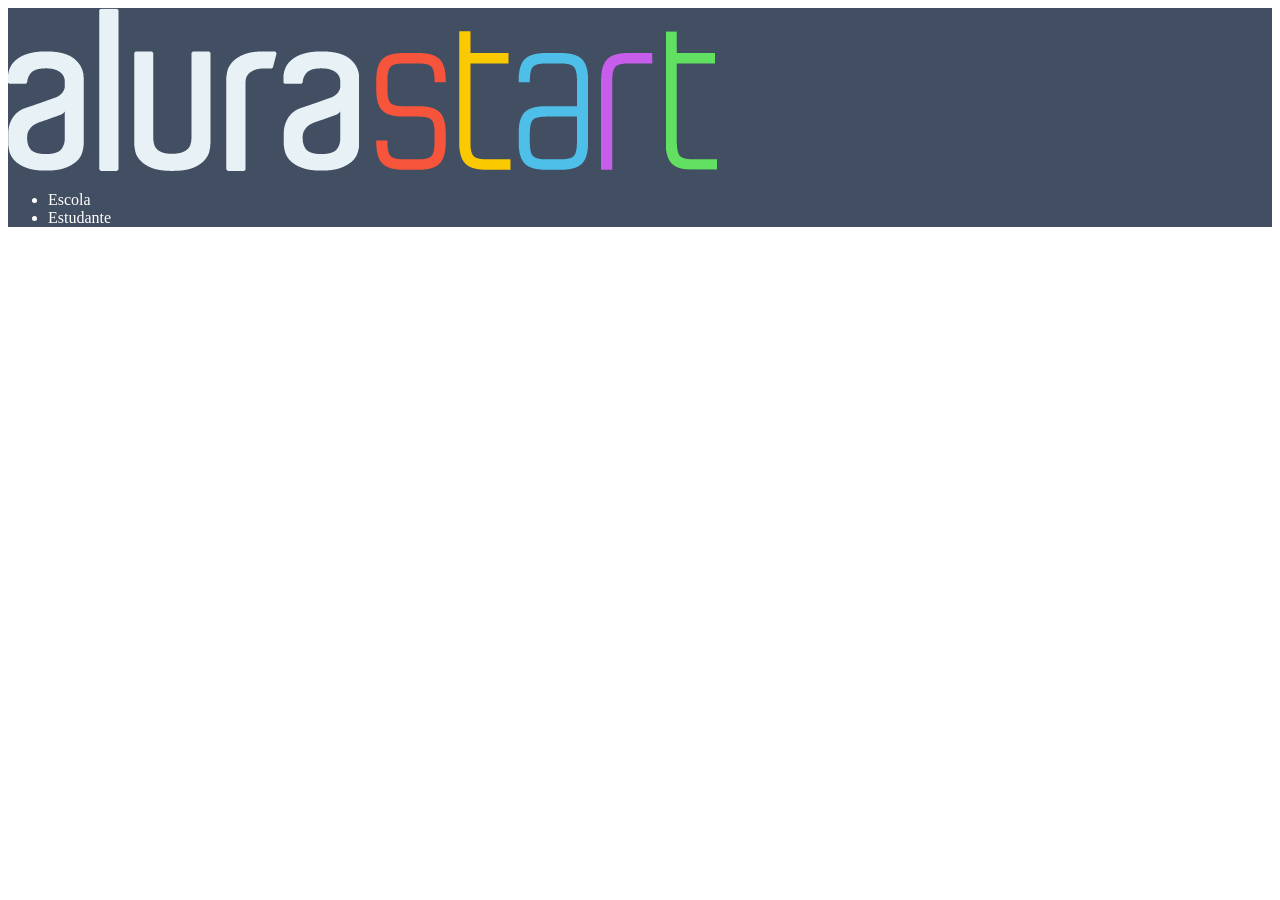
==== index.html @ e32b0007 "Add files via upload" ====
<!DOCTYPE html>
<html lang="en">
<head>
    <meta charset="UTF-8">
    <meta http-equiv="X-UA-Compatible" content="IE=edge">
    <meta name="viewport" content="width=device-width, initial-scale=1.0">
    <title>Document</title>
    <link rel="stylesheet" href="style.css">
</head>
<body>
    <header>
       <img src="alurastart logo.png" alt="">
        <ul>
            <li>Escola</li>
            <li>Estudante</li>
        </ul>
    </header>

</body>
</html>
---- style.css ----
header {
    background-color: #424E61;
    color: white;
}
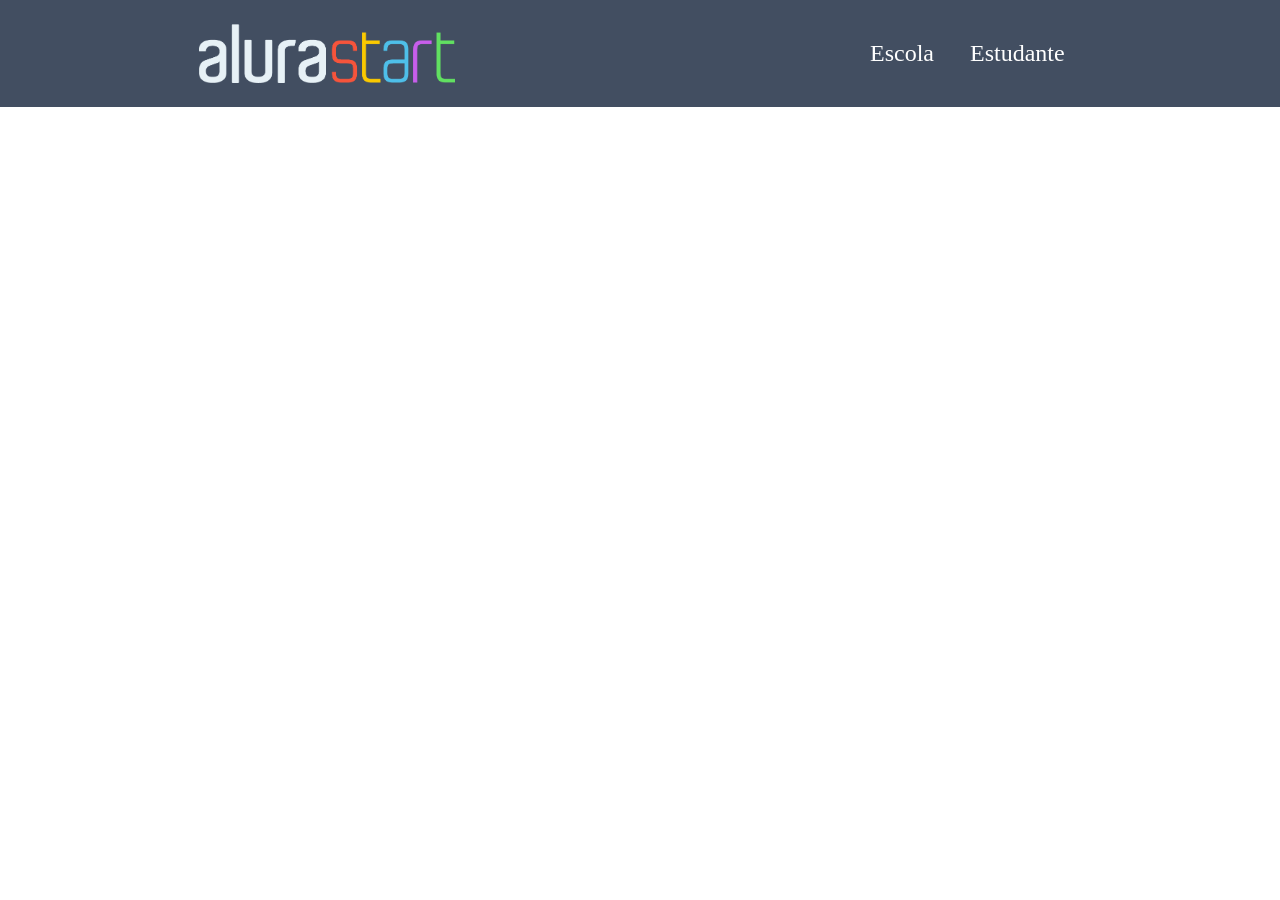
==== commit bbf0e1e9: "Add files via upload" ====
--- a/index.html
+++ b/index.html
@@ -8,13 +8,12 @@
     <link rel="stylesheet" href="style.css">
 </head>
 <body>
-    <header>
-       <img src="alurastart logo.png" alt="">
-        <ul>
-            <li>Escola</li>
-            <li>Estudante</li>
+    <header class="cabecalho">
+        <img class="cabecalho-imagem" src="alurastart logo.png" alt="logo da alura start">
+        <ul class="cabecalho-lista">
+            <li class="cabecalho-lista-item">Escola</li>
+            <li class="cabecalho-lista-item">Estudante</li>
         </ul>
     </header>
-
 </body>
-</html>
+</html>
--- a/style.css
+++ b/style.css
@@ -1,4 +1,27 @@
 header {
     background-color: #424E61;
     color: white;
+}
+*{
+    margin: 0;
+    padding: 0;
+}
+
+.cabecalho {
+    background-color: #424E61;
+    color: white;
+    display: flex;
+    justify-content: space-around;
+    align-items: center;
+    padding: 24px 0;
+}
+
+.cabecalho-imagem{
+    width: 20%;
+}
+
+.cabecalho-lista-item{
+    display: inline-block;
+    margin: 0 16px;
+    font-size: 24px;
 }
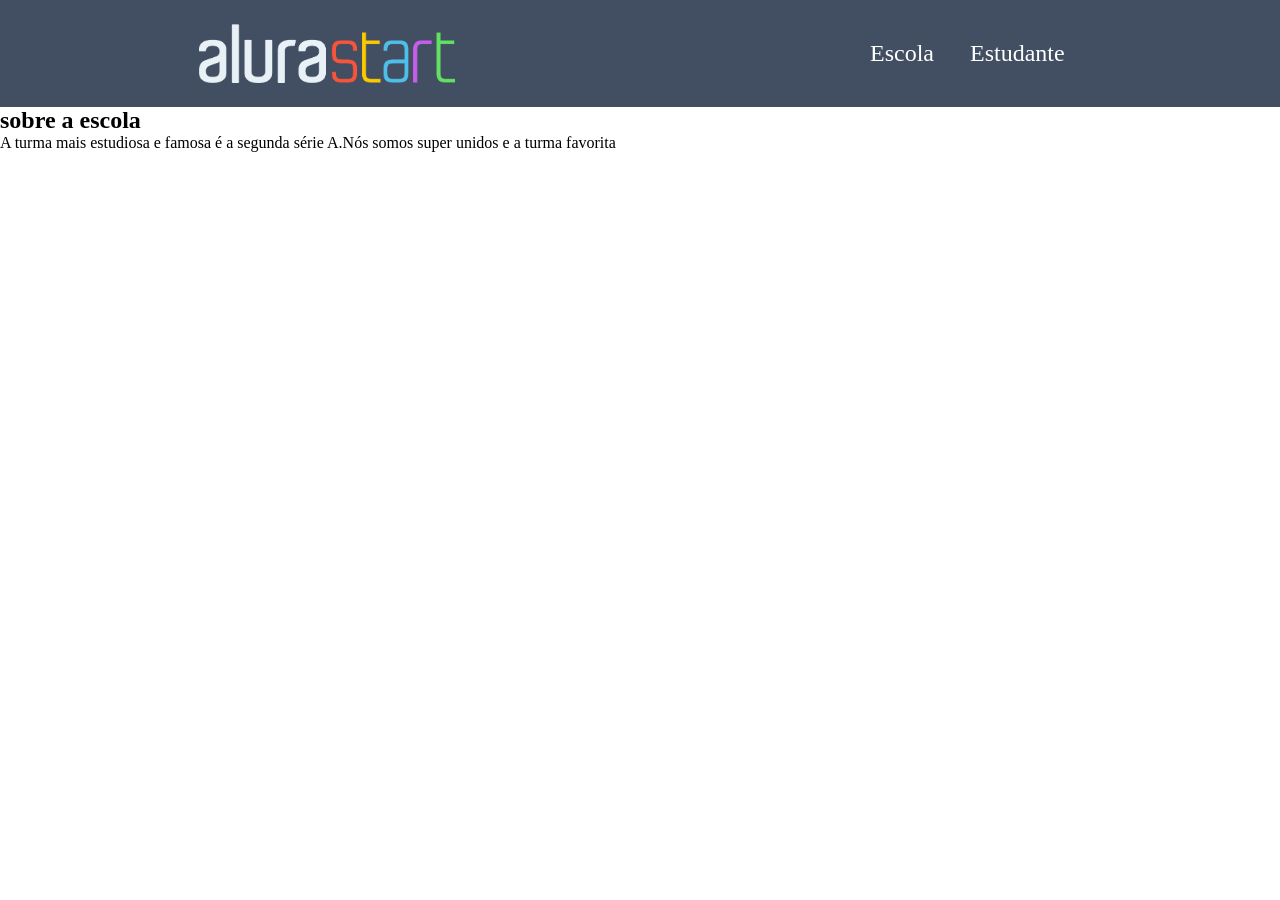
==== commit 4599c36a: "Add files via upload" ====
--- a/index.html
+++ b/index.html
@@ -15,5 +15,11 @@
             <li class="cabecalho-lista-item">Estudante</li>
         </ul>
     </header>
+    <section class="Escola">
+        <h2 class="escola-título">sobre a escola</h2>
+        <p class="escola-texto-um"></p>
+        <p class="escola-texto-dois"></p>A turma mais estudiosa e famosa é a segunda série A.Nós somos super unidos e a turma favorita
+
+    </section>
 </body>
 </html>
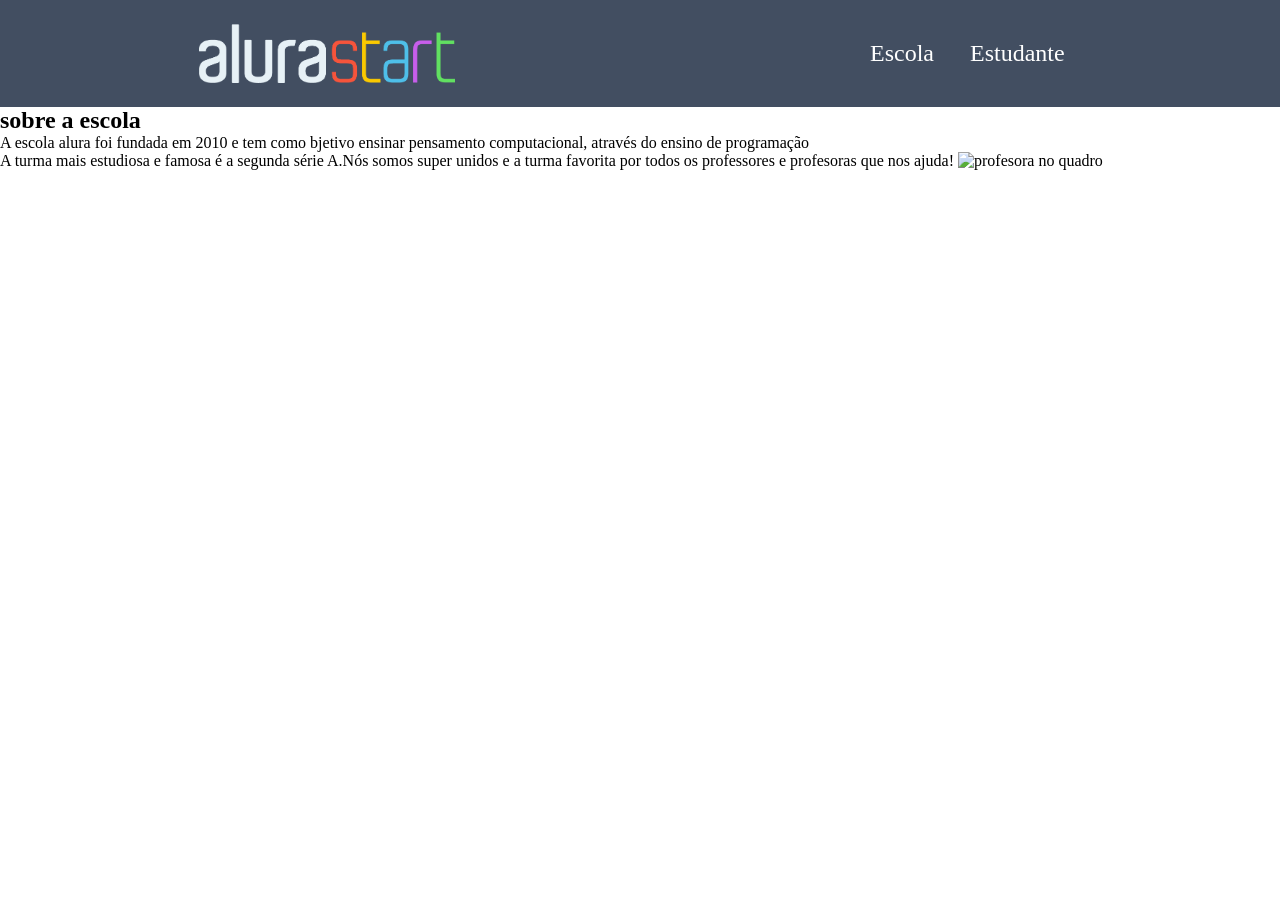
==== commit 9902b7cb: "Add files via upload" ====
--- a/index.html
+++ b/index.html
@@ -17,9 +17,11 @@
     </header>
     <section class="Escola">
         <h2 class="escola-título">sobre a escola</h2>
-        <p class="escola-texto-um"></p>
-        <p class="escola-texto-dois"></p>A turma mais estudiosa e famosa é a segunda série A.Nós somos super unidos e a turma favorita
+        <p class="escola-texto-um">A escola alura foi  fundada em 2010 e tem  como bjetivo ensinar pensamento computacional, através  do ensino de programação</p>
+        <p class="escola-texto-dois"></p>A turma mais estudiosa e famosa é a segunda série A.Nós somos super unidos e a turma favorita por todos os professores e profesoras que nos ajuda!
+    </div>
+    <img class="escola-imagem" src="formula-bro.png" alt="profesora no quadro">
+    </section>
+</body> 
 
-    </section>
-</body>
 </html>
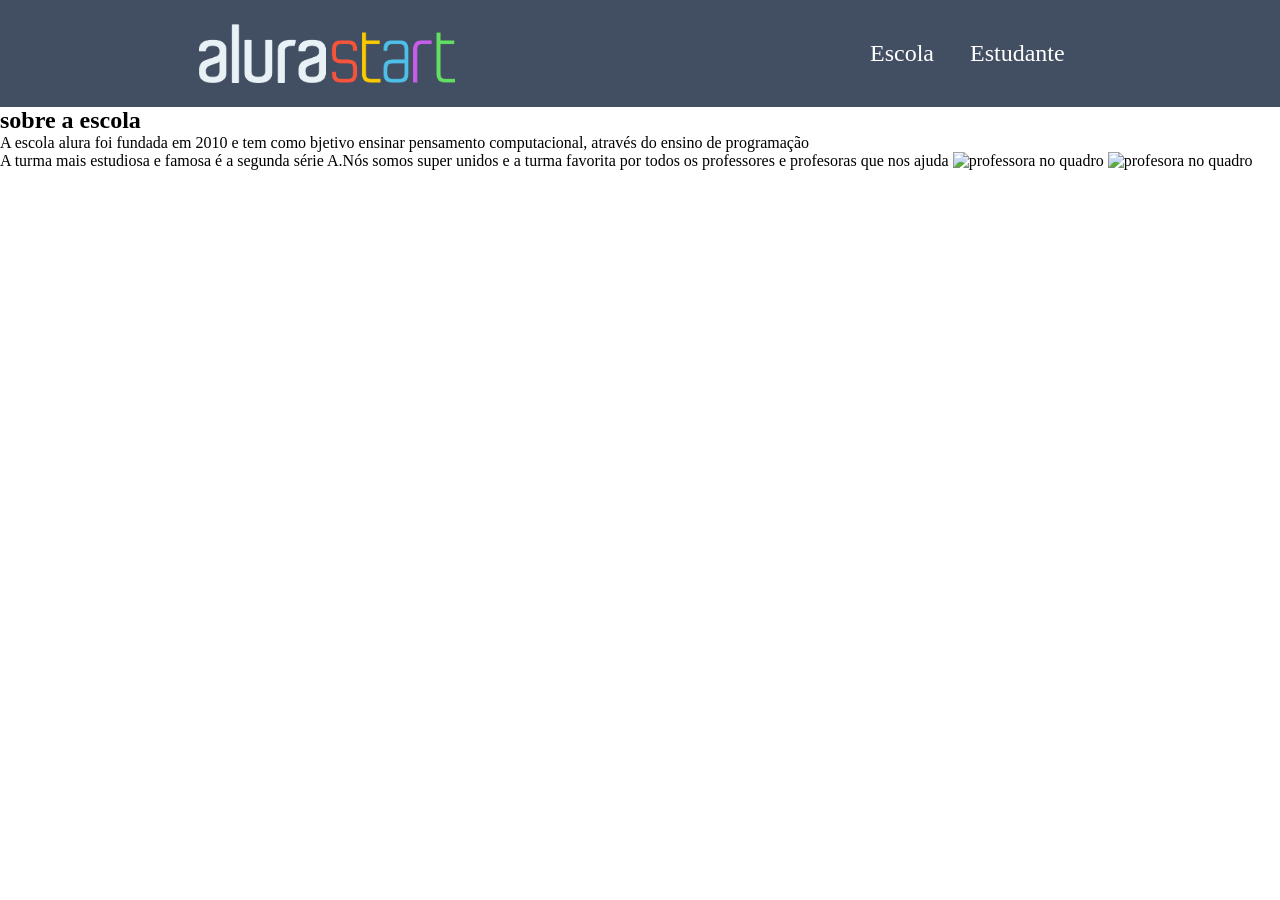
==== commit 4877e0f7: "Add files via upload" ====
--- a/index.html
+++ b/index.html
@@ -18,7 +18,8 @@
     <section class="Escola">
         <h2 class="escola-título">sobre a escola</h2>
         <p class="escola-texto-um">A escola alura foi  fundada em 2010 e tem  como bjetivo ensinar pensamento computacional, através  do ensino de programação</p>
-        <p class="escola-texto-dois"></p>A turma mais estudiosa e famosa é a segunda série A.Nós somos super unidos e a turma favorita por todos os professores e profesoras que nos ajuda!
+        <p class="escola-texto-dois"></p>A turma mais estudiosa e famosa é a segunda série A.Nós somos super unidos e a turma favorita por todos os professores e profesoras que nos ajuda
+        <img class= "escola-imagem" src="Education-bro.png al" alt="professora no quadro">
     </div>
     <img class="escola-imagem" src="formula-bro.png" alt="profesora no quadro">
     </section>
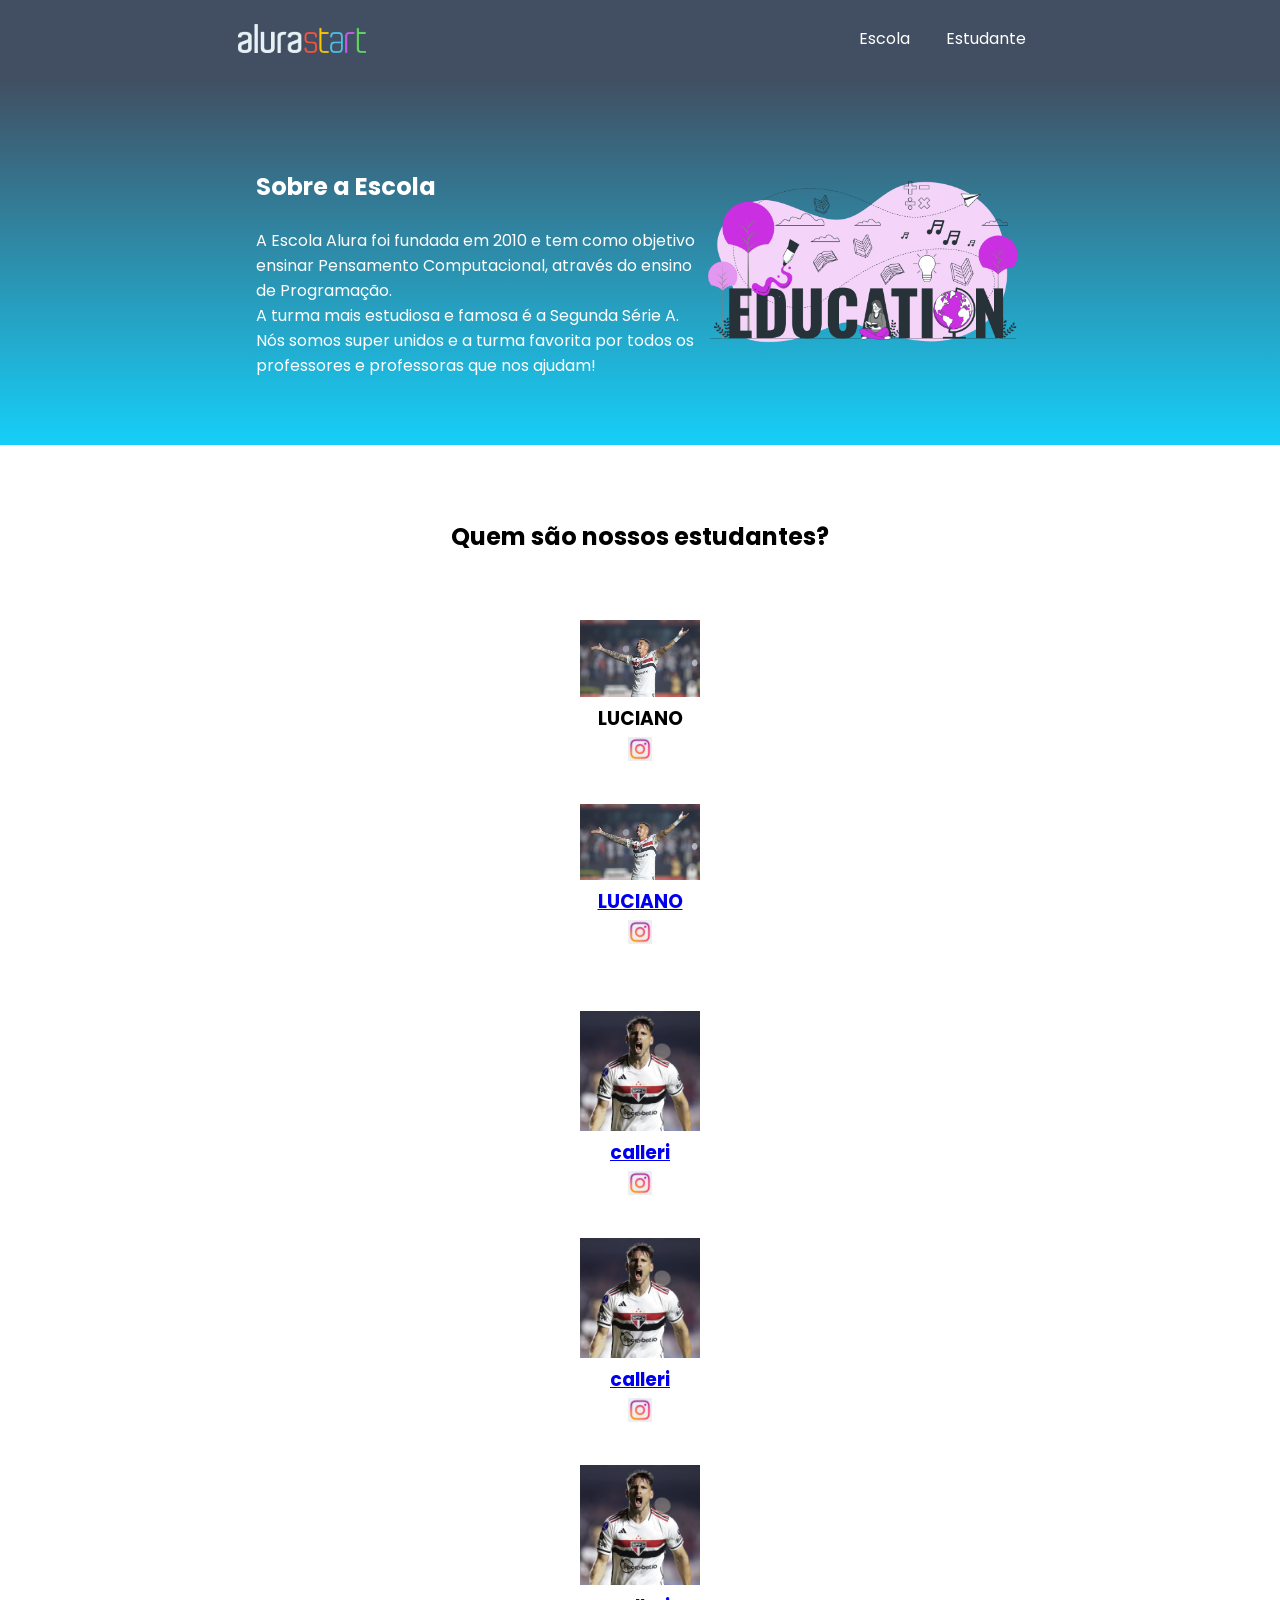
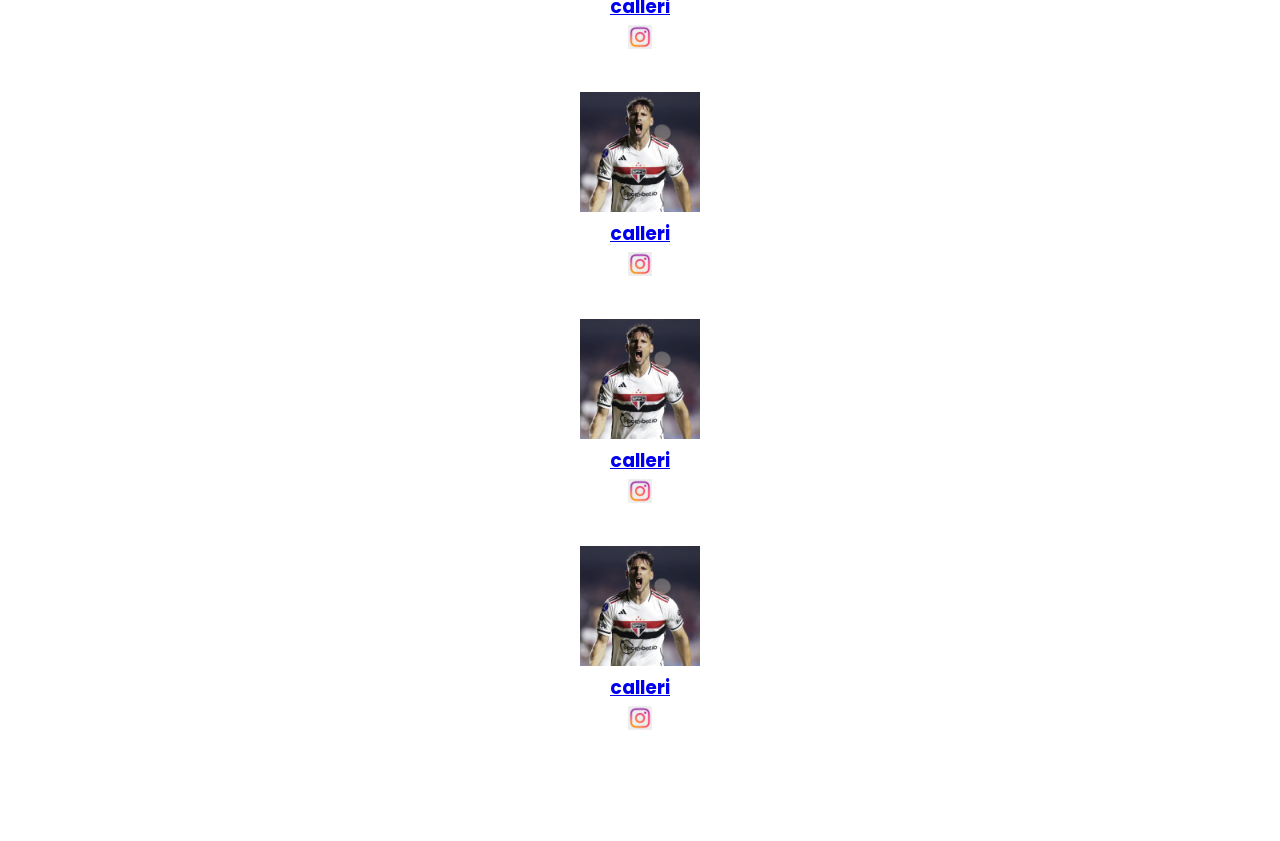
==== commit 4012336d: "Add files via upload" ====
--- a/index.html
+++ b/index.html
@@ -1,11 +1,15 @@
 <!DOCTYPE html>
 <html lang="en">
+
 <head>
     <meta charset="UTF-8">
     <meta http-equiv="X-UA-Compatible" content="IE=edge">
     <meta name="viewport" content="width=device-width, initial-scale=1.0">
-    <title>Document</title>
+    <title>Equipe Alura Start</title>
     <link rel="stylesheet" href="style.css">
+    <link rel="preconnect" href="https://fonts.googleapis.com">
+    <link rel="preconnect" href="https://fonts.gstatic.com" crossorigin>
+    <link href="https://fonts.googleapis.com/css2?family=Poppins&display=swap" rel="stylesheet">
 </head>
 <body>
     <header class="cabecalho">
@@ -15,14 +19,77 @@
             <li class="cabecalho-lista-item">Estudante</li>
         </ul>
     </header>
-    <section class="Escola">
-        <h2 class="escola-título">sobre a escola</h2>
-        <p class="escola-texto-um">A escola alura foi  fundada em 2010 e tem  como bjetivo ensinar pensamento computacional, através  do ensino de programação</p>
-        <p class="escola-texto-dois"></p>A turma mais estudiosa e famosa é a segunda série A.Nós somos super unidos e a turma favorita por todos os professores e profesoras que nos ajuda
-        <img class= "escola-imagem" src="Education-bro.png al" alt="professora no quadro">
+    <section class="escola">
+        <div class="escola-div-conteudo">
+            <h2 class="escola-titulo">Sobre a Escola</h2>
+            <p class="escola-texto-um">A Escola Alura foi fundada em 2010 e tem como objetivo ensinar Pensamento
+                Computacional, através do ensino de Programação.
+            <p class="escola-texto-dois">A turma mais estudiosa e famosa é a Segunda Série A. Nós somos super unidos e a
+                turma favorita por todos os professores e professoras que nos ajudam!</p>
+        </div>
+        <img class="escola-imagem" src="Education-bro.png" alt="imagem que representa uma professora em sala de aula">
+    </section>
+    <section class="estudante">
+        <h2 class="estudante-titulo">Quem são nossos estudantes?</h2>
+        <div class="estudante-div">
+            <img class="estudante-imagem" src="6270a9599e6bf-1.jpeg" alt="foto do marcelo">
+            <h3 class="estudante-nome">LUCIANO</h3>
+            <a href="https://www.instagram.com/lucianoneves10/"><img class="estudante-icone" src="images.jpeg" alt="icone instagram">
+        </div>
+        <div class="estudante-div">
+            <img class="estudante-imagem" src="6270a9599e6bf-1.jpeg" alt="foto do marcelo">
+            <h3 class="estudante-nome">LUCIANO</h3>
+            <a href="https://www.instagram.com/lucianoneves10/"><img class="estudante-icone" src="images.jpeg" alt="icone instagram">
+            </div>
+    </section>
+</body>
+</html>
+<div class="estudante-div">
+    <img class="estudante-imagem" src="GettyImages-1497032501-e1686268569381.webp" alt="foto do calleri">
+    <h3 class="estudante-nome">calleri</h3>
+    <a href="https://www.instagram.com/jocalleri/feed/s"><img class="estudante-icone" src="images.jpeg" alt="icone instagram">
     </div>
-    <img class="escola-imagem" src="formula-bro.png" alt="profesora no quadro">
     </section>
-</body> 
-
-</html>+  <body>  
+    <div class="estudante-div">
+        <img class="estudante-imagem" src="GettyImages-1497032501-e1686268569381.webp" alt="foto do calleri">
+        <h3 class="estudante-nome">calleri</h3>
+        <a href="https://www.instagram.com/jocalleri/feed/s"><img class="estudante-icone" src="images.jpeg" alt="icone instagram">
+    </div>
+    </section>
+  <body>  
+    <div class="estudante-div">
+        <img class="estudante-imagem" src="GettyImages-1497032501-e1686268569381.webp" alt="foto do calleri">
+        <h3 class="estudante-nome">calleri</h3>
+        <a href="https://www.instagram.com/jocalleri/feed/s"><img class="estudante-icone" src="images.jpeg" alt="icone instagram">
+    </div>
+    </section>
+  <body>  
+    <div class="estudante-div">
+        <img class="estudante-imagem" src="GettyImages-1497032501-e1686268569381.webp" alt="foto do calleri">
+        <h3 class="estudante-nome">calleri</h3>
+        <a href="https://www.instagram.com/jocalleri/feed/s"><img class="estudante-icone" src="images.jpeg" alt="icone instagram">
+        </div>
+    </section>
+  <body>  
+    <div class="estudante-div">
+        <img class="estudante-imagem" src="GettyImages-1497032501-e1686268569381.webp" alt="foto do calleri">
+        <h3 class="estudante-nome">calleri</h3>
+        <a href="https://www.instagram.com/jocalleri/feed/s"><img class="estudante-icone" src="images.jpeg" alt="icone instagram">
+        </div>
+    </section>
+  <body>  
+    <div class="estudante-div">
+        <img class="estudante-imagem" src="GettyImages-1497032501-e1686268569381.webp" alt="foto do calleri">
+        <h3 class="estudante-nome">calleri</h3>
+        <a href="https://www.instagram.com/jocalleri/feed/s"><img class="estudante-icone" src="images.jpeg" alt="icone instagram">
+        </div>
+    <span></span>
+    <span></span>
+    </div>
+    </section>
+    <footer class="rodape-imagem" src="alurastart logo.png" alt="logo da alura">
+    </footer>
+ </body>
+ </html>
+        
--- a/style.css
+++ b/style.css
@@ -1,12 +1,10 @@
-header {
-    background-color: #424E61;
-    color: white;
-}
 *{
     margin: 0;
     padding: 0;
 }
-
+body {
+    font-family: 'Poppins', sans-serif;
+}
 .cabecalho {
     background-color: #424E61;
     color: white;
@@ -17,11 +15,71 @@
 }
 
 .cabecalho-imagem{
-    width: 20%;
+    width: 10%;
 }
 
 .cabecalho-lista-item{
     display: inline-block;
     margin: 0 16px;
-    font-size: 24px;
+    font-size: 16px;
+}
+
+.escola-imagem{
+    width: 25%;
+}
+
+.escola{
+    background-image: linear-gradient(#424E61,#16CFF8);
+    color:white;
+    display: flex;
+    justify-content: center;
+    align-items: center;
+    padding: 24px 0;
+}
+
+.escola-div-conteudo{
+    width: 35%;
+}
+
+
+.escola-titulo{
+    padding: 24px 0;
+}
+
+.estudante{
+    padding: 24px 0;
+}
+.estudante-imagem{
+    width: 120px;
+}
+
+.estudante-icone{
+    width: 24px;
+    padding: 4px 8px;
+}
+
+.estudante-div{
+    text-align: center;
+    padding: 16px 0;
+}
+
+.estudante-titulo{
+    text-align: center;
+    padding: 50px 0;
+}
+
+.estudante-todos{
+    display: grid;
+    grid-template-columns: 20% 20% 20% 20% 20%;
+}
+
+.rodape{
+    background-color: black;
+    text-align: center;
+}
+
+.rodape-imagem{
+    height: 60px;
+    padding: 12px 0;
+   
 }
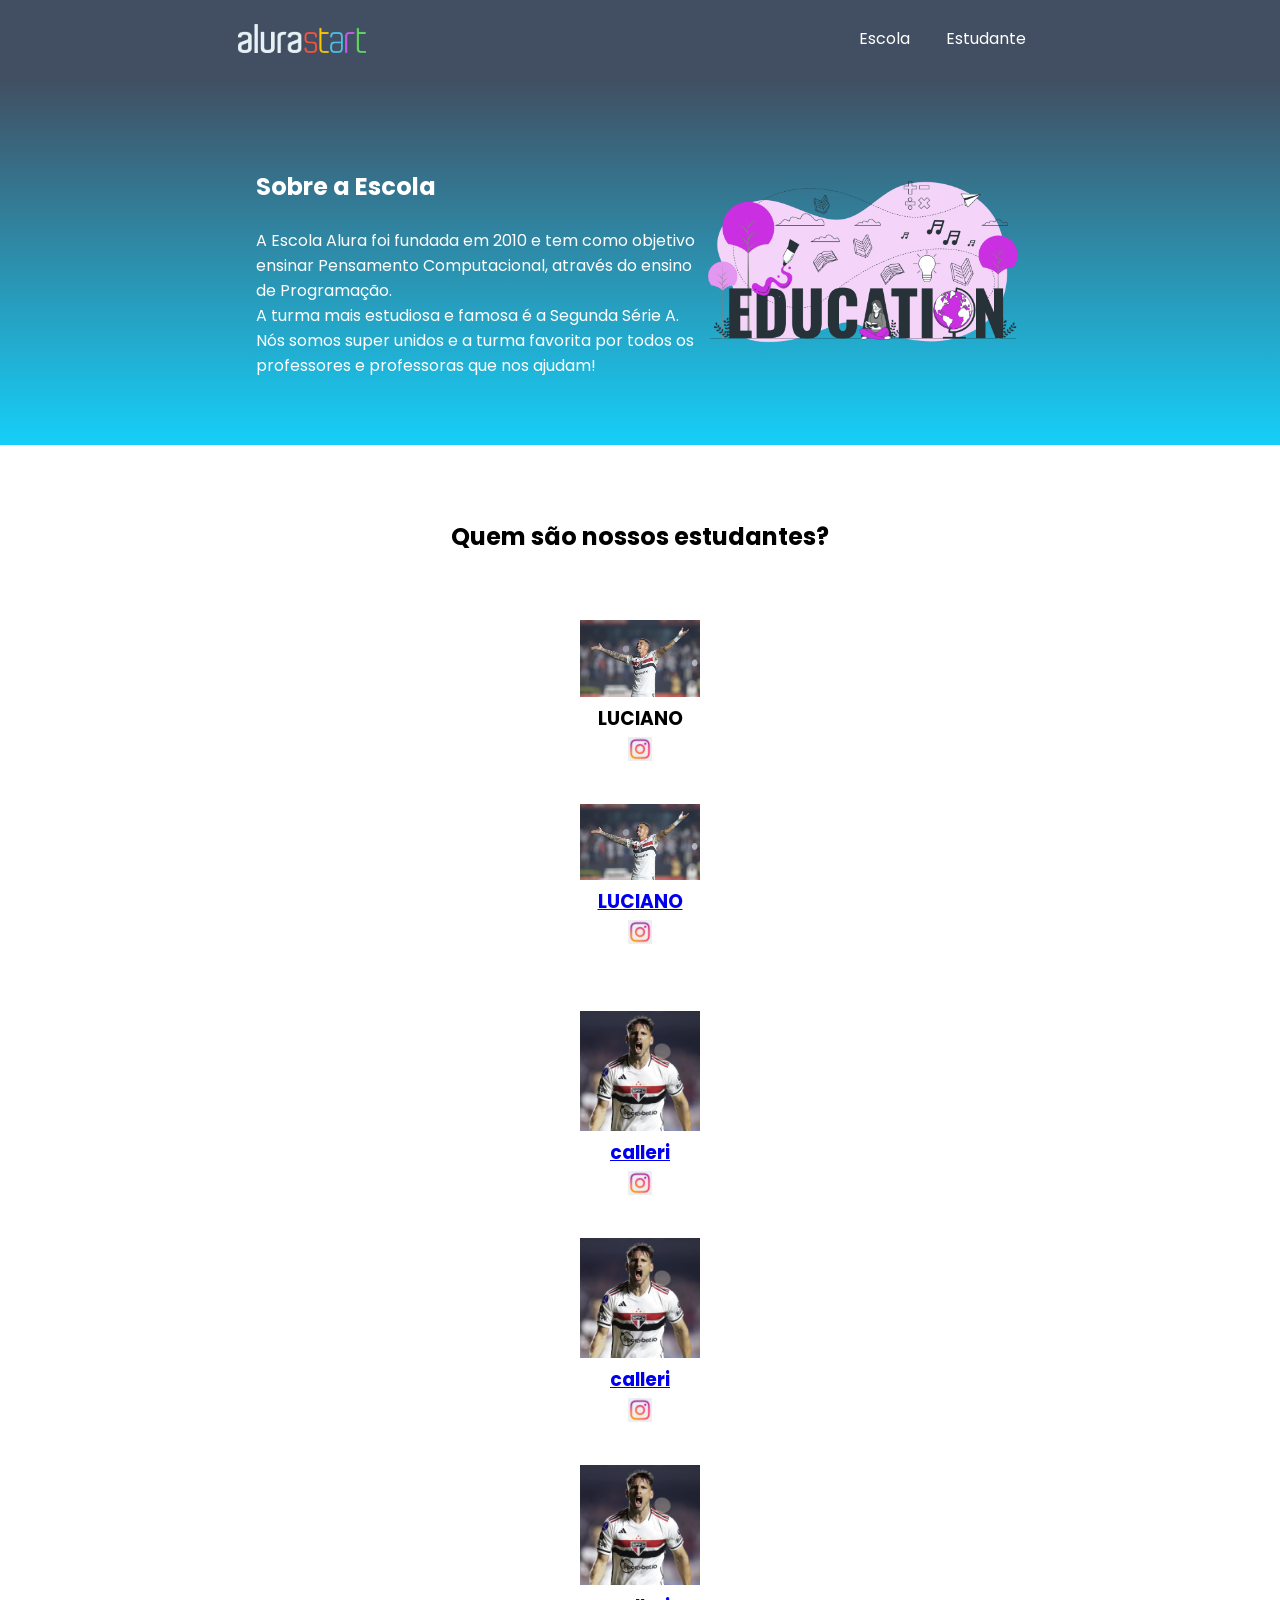
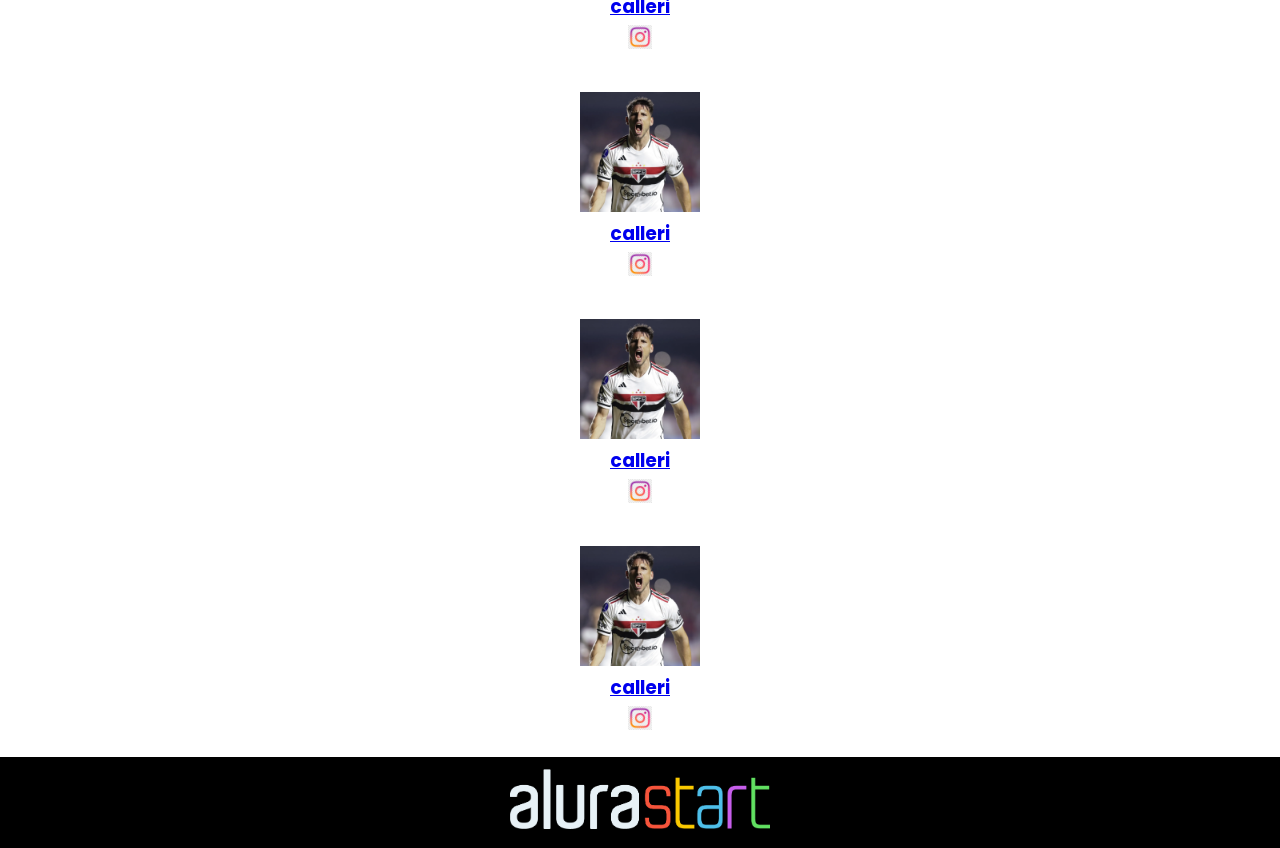
==== commit 0850ed85: "Add files via upload" ====
--- a/index.html
+++ b/index.html
@@ -84,12 +84,12 @@
         <h3 class="estudante-nome">calleri</h3>
         <a href="https://www.instagram.com/jocalleri/feed/s"><img class="estudante-icone" src="images.jpeg" alt="icone instagram">
         </div>
-    <span></span>
-    <span></span>
-    </div>
+
+        </div>
     </section>
-    <footer class="rodape-imagem" src="alurastart logo.png" alt="logo da alura">
-    </footer>
+    <footer class="rodape">
+        <img class="rodape-imagem" src="alurastart logo.png" alt="logo da alurastart">
+   </footer>
  </body>
  </html>
         
--- a/style.css
+++ b/style.css
@@ -49,6 +49,10 @@
 .estudante{
     padding: 24px 0;
 }
+.estudante-todos{
+    display: grid;
+    grid-auto-rows: 20%;
+}
 .estudante-imagem{
     width: 120px;
 }
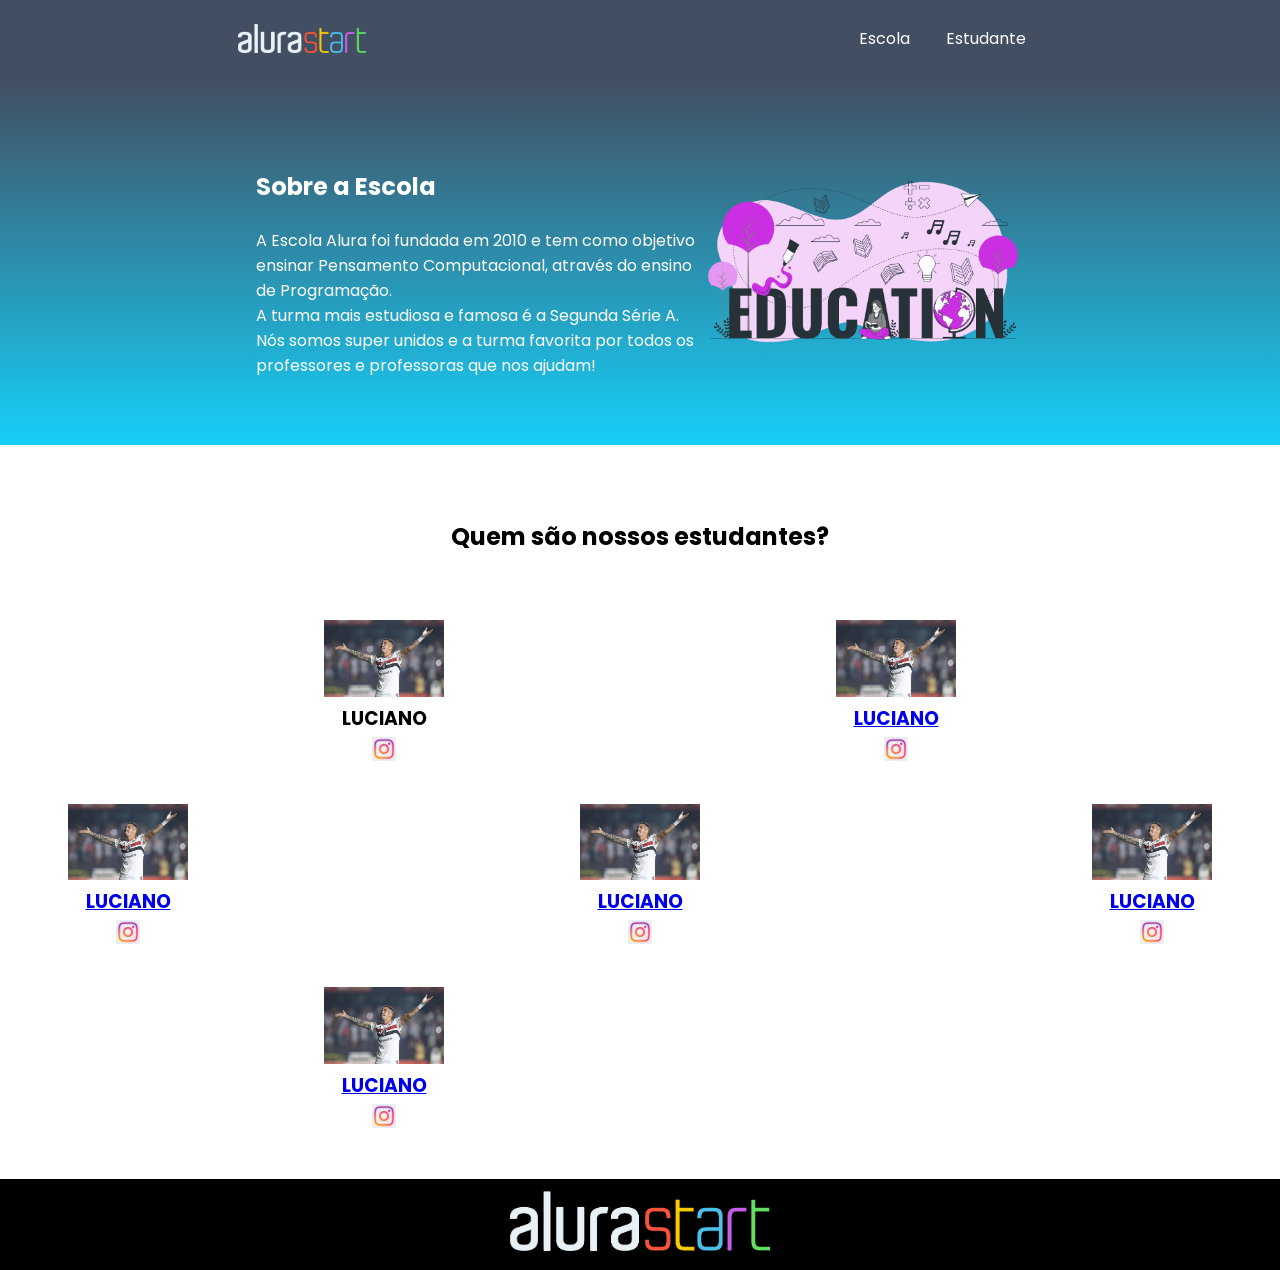
==== commit f78e2957: "Add files via upload" ====
--- a/index.html
+++ b/index.html
@@ -30,66 +30,48 @@
         <img class="escola-imagem" src="Education-bro.png" alt="imagem que representa uma professora em sala de aula">
     </section>
     <section class="estudante">
-        <h2 class="estudante-titulo">Quem são nossos estudantes?</h2>
-        <div class="estudante-div">
-            <img class="estudante-imagem" src="6270a9599e6bf-1.jpeg" alt="foto do marcelo">
-            <h3 class="estudante-nome">LUCIANO</h3>
-            <a href="https://www.instagram.com/lucianoneves10/"><img class="estudante-icone" src="images.jpeg" alt="icone instagram">
+     <h2 class="estudante-titulo">Quem são nossos estudantes?</h2>
+     <div class="estudante-todos">
+        <span></span>
+      <div class="estudante-div">
+     <img class="estudante-imagem" src="6270a9599e6bf-1.jpeg" alt="foto do marcelo">
+      <h3 class="estudante-nome">LUCIANO</h3>
+      <a href="https://www.instagram.com/lucianoneves10/"><img class="estudante-icone" src="images.jpeg" alt="icone instagram">
+      </div>
+      <div class="estudante-div">
+      <img class="estudante-imagem" src="6270a9599e6bf-1.jpeg" alt="foto do marcelo">
+      <h3 class="estudante-nome">LUCIANO</h3>
+      <a href="https://www.instagram.com/lucianoneves10/"><img class="estudante-icone" src="images.jpeg" alt="icone instagram">
+      </div>
+      <div class="estudante-div">
+      <img class="estudante-imagem" src="6270a9599e6bf-1.jpeg" alt="foto do marcelo">
+      <h3 class="estudante-nome">LUCIANO</h3>
+      <a href="https://www.instagram.com/lucianoneves10/"><img class="estudante-icone" src="images.jpeg" alt="icone instagram">
+     </div>
+     <span></span>
+     <span></span>
+     <div class="estudante-div">
+      <img class="estudante-imagem" src="6270a9599e6bf-1.jpeg" alt="foto do marcelo">
+       <h3 class="estudante-nome">LUCIANO</h3>
+      <a href="https://www.instagram.com/lucianoneves10/"><img class="estudante-icone" src="images.jpeg" alt="icone instagram">
+      </div>
+      <div class="estudante-div">
+      <img class="estudante-imagem" src="6270a9599e6bf-1.jpeg" alt="foto do marcelo">
+     <h3 class="estudante-nome">LUCIANO</h3>
+     <a href="https://www.instagram.com/lucianoneves10/"><img class="estudante-icone" src="images.jpeg" alt="icone instagram">
+     </div>
+     <div class="estudante-div">
+   <img class="estudante-imagem" src="6270a9599e6bf-1.jpeg" alt="foto do marcelo">
+   <h3 class="estudante-nome">LUCIANO</h3>
+      <a href="https://www.instagram.com/lucianoneves10/"><img class="estudante-icone" src="images.jpeg" alt="icone instagram">
+     </div>
         </div>
-        <div class="estudante-div">
-            <img class="estudante-imagem" src="6270a9599e6bf-1.jpeg" alt="foto do marcelo">
-            <h3 class="estudante-nome">LUCIANO</h3>
-            <a href="https://www.instagram.com/lucianoneves10/"><img class="estudante-icone" src="images.jpeg" alt="icone instagram">
-            </div>
-    </section>
-</body>
-</html>
-<div class="estudante-div">
-    <img class="estudante-imagem" src="GettyImages-1497032501-e1686268569381.webp" alt="foto do calleri">
-    <h3 class="estudante-nome">calleri</h3>
-    <a href="https://www.instagram.com/jocalleri/feed/s"><img class="estudante-icone" src="images.jpeg" alt="icone instagram">
-    </div>
-    </section>
-  <body>  
-    <div class="estudante-div">
-        <img class="estudante-imagem" src="GettyImages-1497032501-e1686268569381.webp" alt="foto do calleri">
-        <h3 class="estudante-nome">calleri</h3>
-        <a href="https://www.instagram.com/jocalleri/feed/s"><img class="estudante-icone" src="images.jpeg" alt="icone instagram">
-    </div>
-    </section>
-  <body>  
-    <div class="estudante-div">
-        <img class="estudante-imagem" src="GettyImages-1497032501-e1686268569381.webp" alt="foto do calleri">
-        <h3 class="estudante-nome">calleri</h3>
-        <a href="https://www.instagram.com/jocalleri/feed/s"><img class="estudante-icone" src="images.jpeg" alt="icone instagram">
-    </div>
-    </section>
-  <body>  
-    <div class="estudante-div">
-        <img class="estudante-imagem" src="GettyImages-1497032501-e1686268569381.webp" alt="foto do calleri">
-        <h3 class="estudante-nome">calleri</h3>
-        <a href="https://www.instagram.com/jocalleri/feed/s"><img class="estudante-icone" src="images.jpeg" alt="icone instagram">
-        </div>
-    </section>
-  <body>  
-    <div class="estudante-div">
-        <img class="estudante-imagem" src="GettyImages-1497032501-e1686268569381.webp" alt="foto do calleri">
-        <h3 class="estudante-nome">calleri</h3>
-        <a href="https://www.instagram.com/jocalleri/feed/s"><img class="estudante-icone" src="images.jpeg" alt="icone instagram">
-        </div>
-    </section>
-  <body>  
-    <div class="estudante-div">
-        <img class="estudante-imagem" src="GettyImages-1497032501-e1686268569381.webp" alt="foto do calleri">
-        <h3 class="estudante-nome">calleri</h3>
-        <a href="https://www.instagram.com/jocalleri/feed/s"><img class="estudante-icone" src="images.jpeg" alt="icone instagram">
-        </div>
-
-        </div>
+    
     </section>
     <footer class="rodape">
         <img class="rodape-imagem" src="alurastart logo.png" alt="logo da alurastart">
    </footer>
- </body>
- </html>
+</body>
+</html>
+
         
--- a/style.css
+++ b/style.css
@@ -48,11 +48,9 @@
 
 .estudante{
     padding: 24px 0;
+    text-decoration: none;
 }
-.estudante-todos{
-    display: grid;
-    grid-auto-rows: 20%;
-}
+
 .estudante-imagem{
     width: 120px;
 }
@@ -75,6 +73,7 @@
 .estudante-todos{
     display: grid;
     grid-template-columns: 20% 20% 20% 20% 20%;
+   
 }
 
 .rodape{
